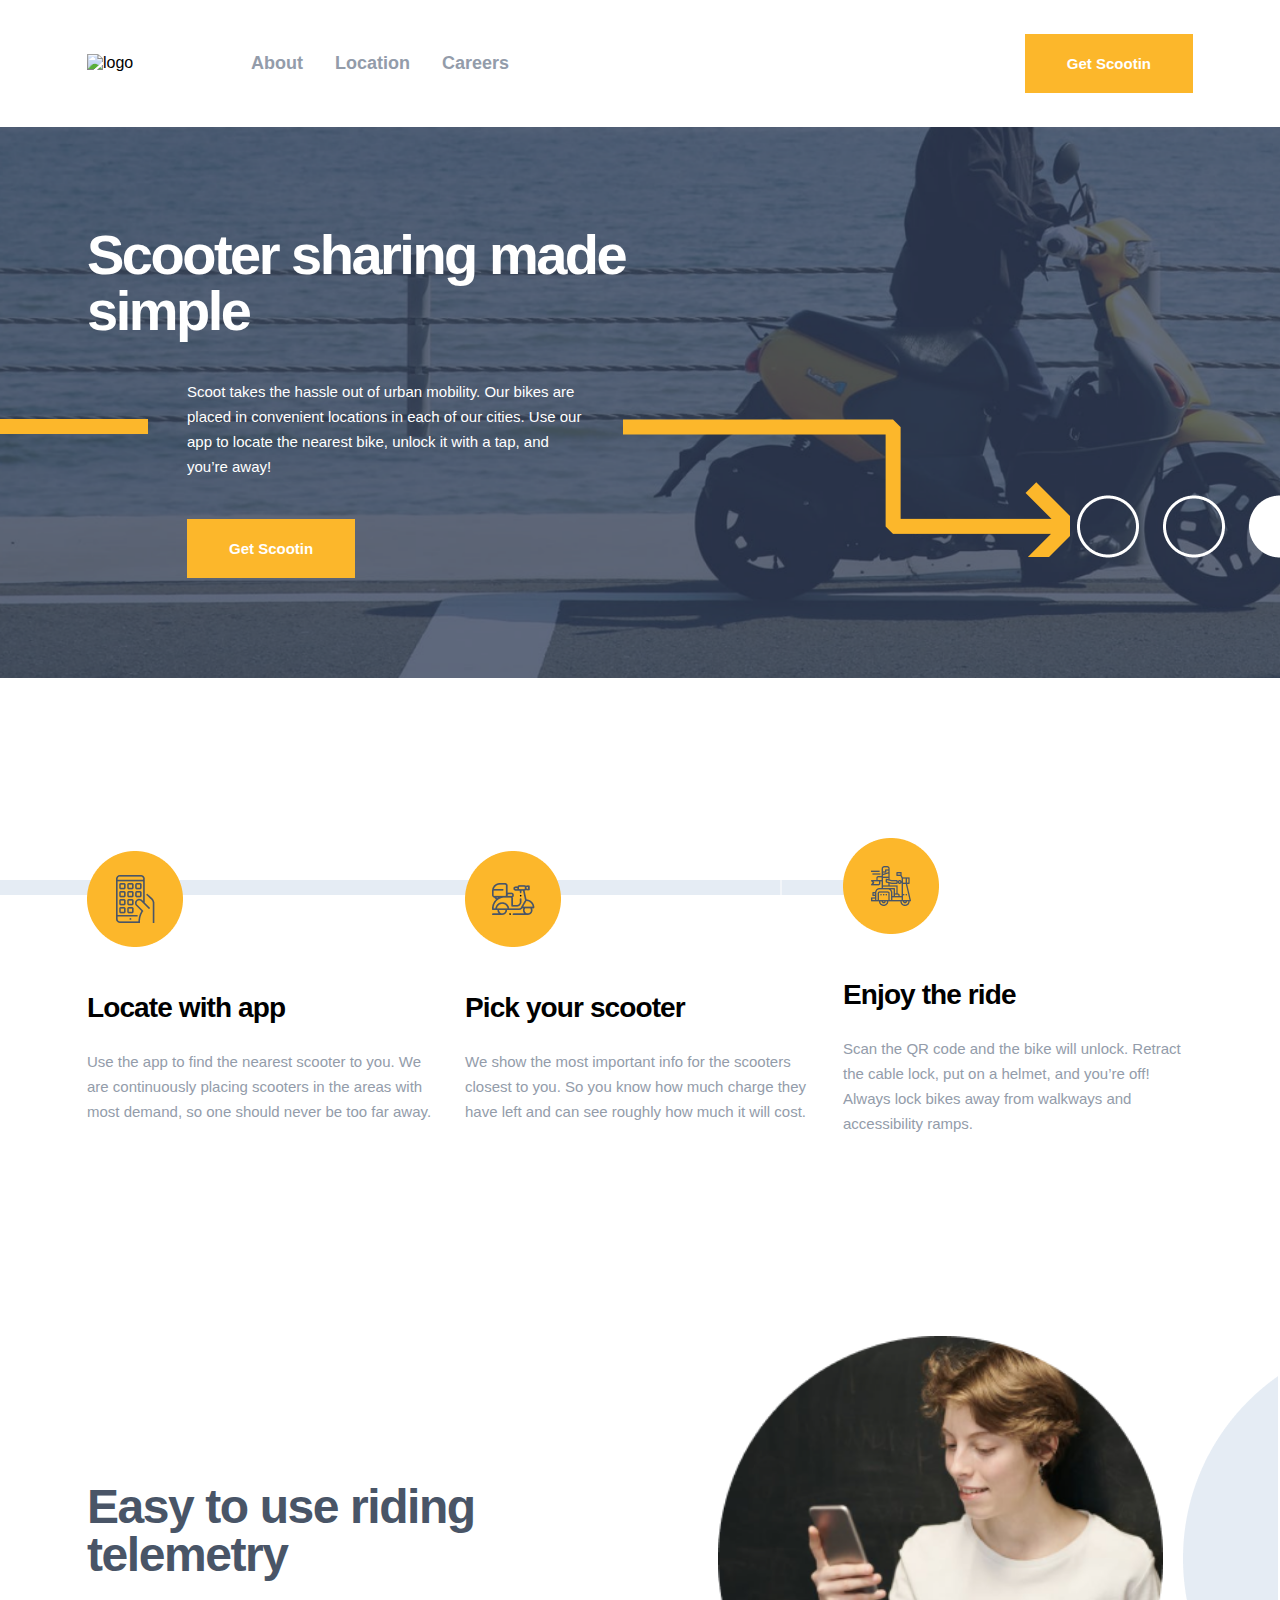
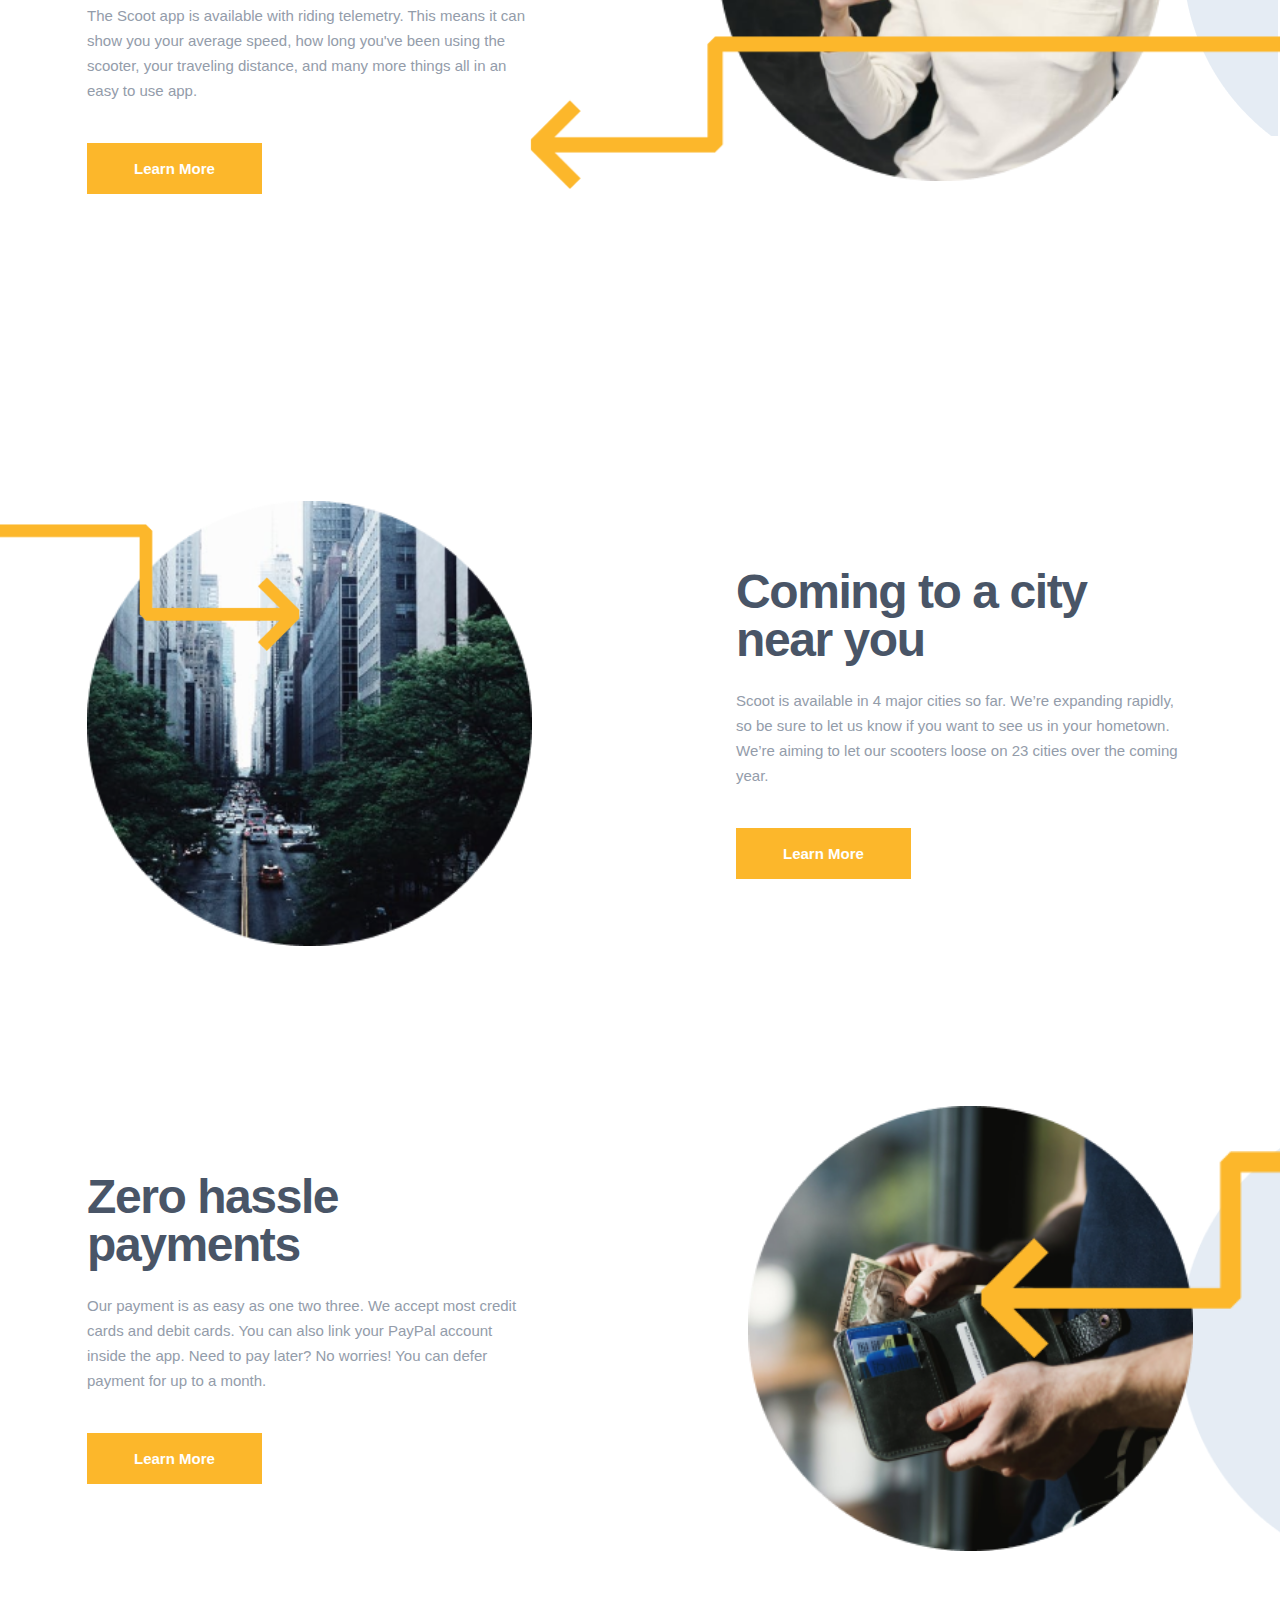
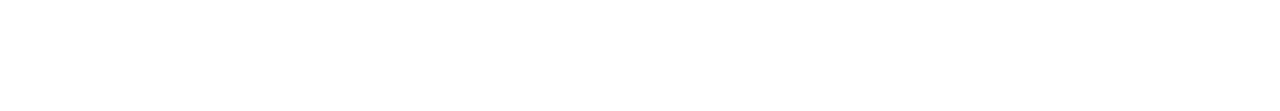
==== index.html @ f15aa034 "Add home page" ====
<!DOCTYPE html>
<html lang="en">
  <head>
    <meta charset="UTF-8" />
    <meta name="viewport" content="width=device-width, initial-scale=1.0" />
    <link rel="stylesheet" href="./css/main.css" />
    <title>Home page</title>
  </head>
  <body>
    <header class="site-header">
      <div class="container">
        <div class="site-header__inner">
          <button class="site-header__btn js-menu-btn"></button>
          <img
            class="site-header__logo"
            src="./assets/image/logo.png"
            alt="scoot logo"
          />
        </div>
        <div class="site-header__wrapper wrapper">
          <nav class="site-header__nav sitenav">
            <img
              class="sitenav__logo"
              src="./assets/image/logo.png"
              alt="logo"
            />

            <ul class="sitenav__links">
              <li class="sitenav__itam">
                <a class="sitenav__link" href="./about.html">About</a>
              </li>

              <li class="sitenav__itam">
                <a class="sitenav__link" href="./about.html">Location</a>
              </li>

              <li class="sitenav__itam">
                <a class="sitenav__link" href="./careers.html">Careers</a>
              </li>
            </ul>
            <a class="sitenav__btn-link" href="#">Get Scootin</a>
          </nav>
        </div>
      </div>
    </header>

    <main>
      <section class="site-hero">
        <div class="container">
          <div class="site-hero__inner">
            <h1 class="site-hero__title">Scooter sharing made simple</h1>
            <div class="site-hero__box">
              <p class="site-hero__paragrph">
                Scoot takes the hassle out of urban mobility. Our bikes are
                placed in convenient locations in each of our cities. Use our
                app to locate the nearest bike, unlock it with a tap, and you’re
                away!
              </p>
              <button class="site-hero__btn" href="#">Get Scootin</button>
            </div>
          </div>
        </div>
      </section>

      <section class="site-connection">
        <div class="container">
          <div class="site-connection__inner">
            <div class="site-connection__wrapper">
              <div class="site-connection__location-img"></div>
              <div>
                <h4 class="site-connection__title">Locate with app</h4>
                <p class="site-connection__paragrph">
                  Use the app to find the nearest scooter to you. We are
                  continuously placing scooters in the areas with most demand,
                  so one should never be too far away.
                </p>
              </div>
            </div>

            <div class="site-connection__wrapper">
              <div class="site-connection__pick-scooter"></div>
              <div>
                <h4 class="site-connection__title">Pick your scooter</h4>
                <p class="site-connection__paragrph">
                  We show the most important info for the scooters closest to
                  you. So you know how much charge they have left and can see
                  roughly how much it will cost.
                </p>
              </div>
            </div>

            <div class="site-connection__wrapper">
              <div class="site-connection__enjoy-ride"></div>
              <div>
                <h4 class="site-connection__title">Enjoy the ride</h4>
                <p class="site-connection__paragrph">
                  Scan the QR code and the bike will unlock. Retract the cable
                  lock, put on a helmet, and you’re off! Always lock bikes away
                  from walkways and accessibility ramps.
                </p>
              </div>
            </div>
          </div>
        </div>
      </section>

      <section class="site-current">
        <div class="container">
          <div class="site-current__inner">
            <div class="site-current__wrapper">
              <img
                class="site-current__woman"
                src="./assets/image/home phone woman.png"
                alt="home woman"
              />
              <div>
                <h2 class="site-current__title">
                  Easy to use riding telemetry
                </h2>
                <p class="site-current__paragrph">
                  The Scoot app is available with riding telemetry. This means
                  it can show you your average speed, how long you've been using
                  the scooter, your traveling distance, and many more things all
                  in an easy to use app.
                </p>
                <button class="site-current__btn-learn">Learn More</button>
              </div>
            </div>

            <div class="site-current__wrapper wrapper-city">
              <img
                class="site-current__city"
                src="./assets/image/home city.png"
                alt="city"
              />
              <div>
                <h2 class="site-current__title">Coming to a city near you</h2>
                <p class="site-current__paragrph">
                  Scoot is available in 4 major cities so far. We’re expanding
                  rapidly, so be sure to let us know if you want to see us in
                  your hometown. We’re aiming to let our scooters loose on 23
                  cities over the coming year.
                </p>
                <button class="site-current__btn-learn">Learn More</button>
              </div>
            </div>

            <div class="site-current__wrapper wrapper-monay">
              <img
                class="site-current__monay"
                src="./assets/image/home monay.png"
                alt="monay"
              />
              <div>
                <h2 class="site-current__title">Zero hassle payments</h2>
                <p class="site-current__paragrph">
                  Our payment is as easy as one two three. We accept most credit
                  cards and debit cards. You can also link your PayPal account
                  inside the app. Need to pay later? No worries! You can defer
                  payment for up to a month.
                </p>
                <button class="site-current__btn-learn">Learn More</button>
              </div>
            </div>
          </div>
        </div>
      </section>
    </main>

    <script src="./js/script.js"></script>
  </body>
</html>
---- css/main.css ----
/* Document
   ========================================================================== */
/**
 * 1. Correct the line height in all browsers.
 * 2. Prevent adjustments of font size after orientation changes in iOS.
 */
html {
  line-height: 1.15; /* 1 */
  -webkit-text-size-adjust: 100%; /* 2 */
}

/* Sections
   ========================================================================== */
/**
 * Remove the margin in all browsers.
 */
body {
  margin: 0;
}

/**
 * Render the `main` element consistently in IE.
 */
main {
  display: block;
}

/**
 * Correct the font size and margin on `h1` elements within `section` and
 * `article` contexts in Chrome, Firefox, and Safari.
 */
h1 {
  font-size: 2em;
  margin: 0.67em 0;
}

/* Grouping content
   ========================================================================== */
/**
 * 1. Add the correct box sizing in Firefox.
 * 2. Show the overflow in Edge and IE.
 */
hr {
  box-sizing: content-box; /* 1 */
  height: 0; /* 1 */
  overflow: visible; /* 2 */
}

/**
 * 1. Correct the inheritance and scaling of font size in all browsers.
 * 2. Correct the odd `em` font sizing in all browsers.
 */
pre {
  font-family: monospace, monospace; /* 1 */
  font-size: 1em; /* 2 */
}

/* Text-level semantics
   ========================================================================== */
/**
 * Remove the gray background on active links in IE 10.
 */
a {
  background-color: transparent;
}

/**
 * 1. Remove the bottom border in Chrome 57-
 * 2. Add the correct text decoration in Chrome, Edge, IE, Opera, and Safari.
 */
abbr[title] {
  border-bottom: none; /* 1 */
  text-decoration: underline; /* 2 */
  -webkit-text-decoration: underline dotted;
          text-decoration: underline dotted; /* 2 */
}

/**
 * Add the correct font weight in Chrome, Edge, and Safari.
 */
b,
strong {
  font-weight: bolder;
}

/**
 * 1. Correct the inheritance and scaling of font size in all browsers.
 * 2. Correct the odd `em` font sizing in all browsers.
 */
code,
kbd,
samp {
  font-family: monospace, monospace; /* 1 */
  font-size: 1em; /* 2 */
}

/**
 * Add the correct font size in all browsers.
 */
small {
  font-size: 80%;
}

/**
 * Prevent `sub` and `sup` elements from affecting the line height in
 * all browsers.
 */
sub,
sup {
  font-size: 75%;
  line-height: 0;
  position: relative;
  vertical-align: baseline;
}

sub {
  bottom: -0.25em;
}

sup {
  top: -0.5em;
}

/* Embedded content
   ========================================================================== */
/**
 * Remove the border on images inside links in IE 10.
 */
img {
  border-style: none;
}

/* Forms
   ========================================================================== */
/**
 * 1. Change the font styles in all browsers.
 * 2. Remove the margin in Firefox and Safari.
 */
button,
input,
optgroup,
select,
textarea {
  font-family: inherit; /* 1 */
  font-size: 100%; /* 1 */
  line-height: 1.15; /* 1 */
  margin: 0; /* 2 */
}

/**
 * Show the overflow in IE.
 * 1. Show the overflow in Edge.
 */
button,
input {
  /* 1 */
  overflow: visible;
}

/**
 * Remove the inheritance of text transform in Edge, Firefox, and IE.
 * 1. Remove the inheritance of text transform in Firefox.
 */
button,
select {
  /* 1 */
  text-transform: none;
}

/**
 * Correct the inability to style clickable types in iOS and Safari.
 */
button,
[type=button],
[type=reset],
[type=submit] {
  -webkit-appearance: button;
}

/**
 * Remove the inner border and padding in Firefox.
 */
button::-moz-focus-inner,
[type=button]::-moz-focus-inner,
[type=reset]::-moz-focus-inner,
[type=submit]::-moz-focus-inner {
  border-style: none;
  padding: 0;
}

/**
 * Restore the focus styles unset by the previous rule.
 */
button:-moz-focusring,
[type=button]:-moz-focusring,
[type=reset]:-moz-focusring,
[type=submit]:-moz-focusring {
  outline: 1px dotted ButtonText;
}

/**
 * Correct the padding in Firefox.
 */
fieldset {
  padding: 0.35em 0.75em 0.625em;
}

/**
 * 1. Correct the text wrapping in Edge and IE.
 * 2. Correct the color inheritance from `fieldset` elements in IE.
 * 3. Remove the padding so developers are not caught out when they zero out
 *    `fieldset` elements in all browsers.
 */
legend {
  box-sizing: border-box; /* 1 */
  color: inherit; /* 2 */
  display: table; /* 1 */
  max-width: 100%; /* 1 */
  padding: 0; /* 3 */
  white-space: normal; /* 1 */
}

/**
 * Add the correct vertical alignment in Chrome, Firefox, and Opera.
 */
progress {
  vertical-align: baseline;
}

/**
 * Remove the default vertical scrollbar in IE 10+.
 */
textarea {
  overflow: auto;
}

/**
 * 1. Add the correct box sizing in IE 10.
 * 2. Remove the padding in IE 10.
 */
[type=checkbox],
[type=radio] {
  box-sizing: border-box; /* 1 */
  padding: 0; /* 2 */
}

/**
 * Correct the cursor style of increment and decrement buttons in Chrome.
 */
[type=number]::-webkit-inner-spin-button,
[type=number]::-webkit-outer-spin-button {
  height: auto;
}

/**
 * 1. Correct the odd appearance in Chrome and Safari.
 * 2. Correct the outline style in Safari.
 */
[type=search] {
  -webkit-appearance: textfield; /* 1 */
  outline-offset: -2px; /* 2 */
}

/**
 * Remove the inner padding in Chrome and Safari on macOS.
 */
[type=search]::-webkit-search-decoration {
  -webkit-appearance: none;
}

/**
 * 1. Correct the inability to style clickable types in iOS and Safari.
 * 2. Change font properties to `inherit` in Safari.
 */
::-webkit-file-upload-button {
  -webkit-appearance: button; /* 1 */
  font: inherit; /* 2 */
}

/* Interactive
   ========================================================================== */
/*
 * Add the correct display in Edge, IE 10+, and Firefox.
 */
details {
  display: block;
}

/*
 * Add the correct display in all browsers.
 */
summary {
  display: list-item;
}

/* Misc
   ========================================================================== */
/**
 * Add the correct display in IE 10+.
 */
template {
  display: none;
}

/**
 * Add the correct display in IE 10.
 */
[hidden] {
  display: none;
}

/* space-mono-regular - latin */
@font-face {
  font-family: "SpaceMono";
  font-style: normal;
  font-weight: 400;
  font-display: swap;
  src: url("../../assets/fonts/space-mono.woff2") format("woff2");
}
/* lexend-deca-regular - latin */
@font-face {
  font-family: "LexendDeca";
  font-style: normal;
  font-weight: 400;
  font-display: swap;
  src: url("../../assets/fonts/lexend-deca.woff2") format("woff2");
}
*,
*::before,
*::after {
  box-sizing: border-box;
}

body {
  font-family: "LexendDeca", "Arial", sans-serif;
  background-color: #ffffff;
}

img {
  display: block;
}

ul {
  list-style-type: none;
  padding-left: 0;
  margin-block: 0;
}

h1,
h2,
h3,
h4 {
  margin: 0;
}

.container {
  max-width: 1146px;
  width: 100%;
  padding-inline: 20px;
  margin-inline: auto;
}

.unscrol {
  overflow: hidden;
}

.menu-open .sitenav {
  transform: translateX(0);
  visibility: visible;
}

.menu-open .site-header__btn {
  background-image: url("../../assets/image/menu-close.png");
}

.bg-color {
  background-color: rgba(0, 0, 0, 0.8039215686);
}

.site-header__inner {
  display: flex;
  align-items: center;
  padding-block: 22px;
}
.site-header__btn {
  width: 20px;
  height: 16px;
  background-image: url("../../assets/image/hamburger.png");
  background-repeat: no-repeat;
  border: none;
  background-color: transparent;
}
.site-header__btn:hover {
  cursor: pointer;
}
.site-header__logo {
  width: 75.5px;
  margin: 0 auto;
}
.site-header__wrapper {
  position: absolute;
  z-index: 100;
  width: 100%;
  height: 100vh;
  left: 0;
}

.sitenav {
  width: 80%;
  height: 100vh;
  padding-top: 64px;
  padding-inline: 20px;
  background-color: #333a44;
  transition: all 0.3s ease;
  transform: translateX(-100%);
  visibility: hidden;
}
.sitenav__itam:not(:last-child) {
  margin-bottom: 24px;
}
.sitenav__link {
  font-family: "SpaceMono", "Arial", sans-serif;
  font-size: 18px;
  font-weight: 700;
  line-height: 25px;
  text-decoration: none;
  color: #e5ecf4;
}
.sitenav__btn-link {
  background-color: #fcb72b;
  border: 3px solid #fcb72b;
  padding-block: 14px;
  padding-inline: 39px;
  color: #ffffff;
  font-size: 15px;
  cursor: pointer;
  transition: ease 0.3s;
  bottom: 80px;
  position: absolute;
  font-family: "SpaceMono", "Arial", sans-serif;
  font-weight: 700;
  text-decoration: none;
  border: 3px solid #fcb72b;
}
.sitenav__btn-link:hover {
  background-color: #ffffff;
  color: #fcb72b;
}
.sitenav__logo {
  display: none;
}

@media only screen and (min-width: 375px) {
  .site-header__btn {
    margin-left: 10px;
  }
  .sitenav {
    width: 72%;
    padding-inline: 32px;
  }
  .sitenav__btn-link {
    line-height: 25px;
  }
}
@media only screen and (min-width: 700px) {
  .site-header__inner {
    padding: 0;
  }
  .site-header__btn {
    display: none;
    margin-left: 0;
  }
  .site-header__logo {
    margin: 0;
  }
  .site-header__wrapper {
    position: static;
    height: auto;
  }
  .site-header__box {
    display: flex;
    align-items: center;
    justify-content: space-betwen;
  }
  .site-header__logo {
    display: none;
  }
  .sitenav {
    display: flex;
    align-items: center;
    justify-content: space-between;
    width: 100%;
    height: auto;
    transform: translateX(0);
    visibility: visible;
    padding: 0;
    padding-block: 34px;
    background-color: transparent;
  }
  .sitenav__links {
    display: flex;
    align-items: center;
    gap: 32px;
    position: absolute;
    left: 164px;
  }
  .sitenav__link {
    color: #939caa;
  }
  .sitenav__itam:not(:last-child) {
    margin: 0;
  }
  .sitenav__btn-link {
    position: static;
  }
  .sitenav__logo {
    display: block;
  }
}
.site-hero {
  width: 100%;
  background-image: url("../../assets/image/scootermb.png");
  background-size: 100%;
  background-repeat: no-repeat;
  height: auto;
  position: relative;
}
.site-hero__inner {
  padding-top: 80px;
  padding-bottom: 60px;
  text-align: center;
  color: #ffffff;
}
.site-hero__title {
  margin: 0;
  font-family: "SpaceMono", "Arial", sans-serif;
  font-size: 32px;
  font-weight: 700;
  line-height: 32px;
  letter-spacing: -1.7857142687px;
}
.site-hero__paragrph {
  margin-top: 24px;
  margin-bottom: 34px;
  font-size: 13px;
  font-weight: 400;
  line-height: 22px;
}
.site-hero__btn {
  background-color: #fcb72b;
  border: 3px solid #fcb72b;
  padding-block: 14px;
  padding-inline: 39px;
  color: #ffffff;
  font-size: 15px;
  cursor: pointer;
  transition: ease 0.3s;
  font-family: "SpaceMono", "Arial", sans-serif;
  font-weight: 700;
  line-height: 25px;
}
.site-hero__btn:hover {
  background-color: #ffffff;
  color: #fcb72b;
}

.site-connection__inner {
  margin-top: 100px;
}
.site-connection__wrapper {
  text-align: center;
}
.site-connection__wrapper:not(:last-child) {
  margin-bottom: 48px;
}
.site-connection__location-img {
  position: relative;
  width: 56px;
  height: 56px;
  background-image: url("../../assets/image/home location.png");
  background-repeat: no-repeat;
  background-size: 100%;
  margin: 0 auto;
}
.site-connection__pick-scooter {
  width: 56px;
  height: 56px;
  background-image: url("../../assets/image/home pic scooter.png");
  background-repeat: no-repeat;
  background-size: 100%;
  margin: 0 auto;
}
.site-connection__enjoy-ride {
  width: 56px;
  height: 56px;
  background-image: url("../../assets/image/home enjoy ride.png");
  background-repeat: no-repeat;
  background-size: 100%;
  margin: 0 auto;
}
.site-connection__title {
  margin-block: 24px;
  font-family: "SpaceMono", "Arial", sans-serif;
  font-size: 20px;
  font-weight: 700;
  line-height: 28px;
  letter-spacing: -0.8928571343px;
}
.site-connection__paragrph {
  margin: 0;
  font-size: 15px;
  font-weight: 400;
  line-height: 25px;
  color: #939caa;
}

.site-current {
  position: relative;
}
.site-current::after {
  content: "";
  width: 240px;
  height: 130px;
  position: absolute;
  top: 125px;
  right: 0;
  background-image: url("../../assets/image/home right linemb.png");
  background-repeat: no-repeat;
  background-size: 100%;
}
.site-current__inner {
  margin-top: 120px;
}
.site-current__wrapper {
  margin-bottom: 120px;
  text-align: center;
}
.site-current__woman, .site-current__city, .site-current__monay {
  min-width: 200px;
  width: 100%;
  max-width: 445px;
  margin: 0 auto;
  position: relative;
}
.site-current__title {
  margin-top: 56px;
  margin-bottom: 32px;
  font-family: "SpaceMono", "Arial", sans-serif;
  font-size: 24px;
  font-weight: 700;
  line-height: 24px;
  letter-spacing: -1.4285714626px;
  color: #495567;
}
.site-current__paragrph {
  margin-bottom: 32px;
  font-size: 15px;
  font-weight: 400;
  line-height: 25px;
  color: #939caa;
}
.site-current__btn-learn {
  background-color: #fcb72b;
  border: 3px solid #fcb72b;
  padding-block: 14px;
  padding-inline: 44px;
  color: #ffffff;
  font-size: 15px;
  cursor: pointer;
  transition: ease 0.3s;
  font-weight: 700;
}
.site-current__btn-learn:hover {
  background-color: #ffffff;
  color: #fcb72b;
}

.wrapper-city::before {
  content: "";
  min-width: 200px;
  width: 70%;
  max-width: 300px;
  height: 400px;
  position: absolute;
  z-index: 10;
  left: 0;
  background-image: url("../../assets/image/home cit arrow.png");
  background-repeat: no-repeat;
  background-size: 100%;
}

.wrapper-monay::after {
  content: "";
  min-width: 200px;
  width: 70%;
  max-width: 300px;
  height: 400px;
  position: absolute;
  z-index: 10;
  right: 0;
  bottom: 345px;
  background-image: url("../../assets/image/home right monay.png");
  background-repeat: no-repeat;
  background-size: 100%;
}

@media only screen and (min-width: 307px) {
  .site-hero__inner {
    padding-bottom: 160px;
  }
  .site-hero__inner::before {
    content: "";
    width: 100%;
    height: 150px;
    bottom: 24px;
    left: 0;
    position: absolute;
    background-image: url("../../assets/image/arrowmb.png");
    background-repeat: no-repeat;
    background-repeat: no-repeat;
  }
  .site-current::after {
    width: 96%;
    height: 200px;
    top: 140px;
  }
}
@media only screen and (min-width: 375px) {
  .site-hero__inner {
    padding-top: 115px;
    padding-bottom: 179px;
  }
  .site-hero__inner::before {
    content: "";
    width: 100%;
    height: 150px;
    bottom: 24px;
    left: 0;
    position: absolute;
    background-image: url("../../assets/image/arrowmb.png");
    background-repeat: no-repeat;
    background-repeat: no-repeat;
  }
  .site-hero__title {
    font-size: 40px;
    line-height: 40px;
  }
  .site-hero__paragrph {
    font-size: 15px;
    line-height: 25px;
  }
  .site-connection__inner {
    margin-top: 120px;
  }
  .site-current::after {
    top: 180px;
    right: 0;
  }
  .site-current__title {
    font-size: 32px;
    line-height: 32px;
  }
}
@media only screen and (min-width: 480px) {
  .site-hero__title {
    width: 350px;
    margin: 0 auto;
  }
  .site-hero__paragrph {
    width: 450px;
    margin: 0px auto;
    margin-top: 24px;
    margin-bottom: 32px;
  }
  .site-connection__paragrph {
    width: 400px;
    margin: 0 auto;
  }
  .site-current::after {
    width: 95%;
    top: 300px;
    max-width: 750px;
    background-image: url("../../assets/image/home right line.png");
  }
  .site-current__title {
    width: 400px;
    margin: 56px auto;
    margin-bottom: 32px;
  }
  .site-current__paragrph {
    width: 450px;
    margin: 0 auto;
    margin-bottom: 40px;
  }
  .wrapper-city::before {
    background-image: url("../../assets/image/home city line arrow.png");
  }
}
@media only screen and (min-width: 700px) {
  .site-connection__location-img::before {
    content: "";
    width: 15px;
    height: 513px;
    position: absolute;
    background-image: url("../../assets/image/linetb.png");
    left: 40px;
    top: -137px;
    z-index: -1;
  }
  .site-connection__wrapper {
    display: flex;
    align-items: center;
    justify-content: center;
    gap: 79px;
    text-align: start;
  }
  .site-connection__wrapper:not(:last-child) {
    margin-bottom: 40px;
  }
  .site-connection__title {
    margin-top: 0;
    font-size: 24px;
    line-height: 28px;
    margin-bottom: 27px;
  }
  .site-connection__location-img, .site-connection__pick-scooter, .site-connection__enjoy-ride {
    width: 96px;
    height: 96px;
    margin: 0;
  }
  .site-current::before {
    content: "";
    width: 97px;
    height: 400px;
    position: absolute;
    right: 0;
    background-image: url("../../assets/image/home right round.png");
    background-repeat: no-repeat;
  }
  .site-current__title {
    margin-bottom: 40px;
    width: 457px;
    font-size: 48px;
    line-height: 48px;
  }
  .site-current__paragrph {
    width: 573px;
    margin-bottom: 40px;
  }
  .wrapper-city::after {
    content: "";
    width: 100px;
    height: 445px;
    position: absolute;
    right: 0;
    bottom: 340px;
    z-index: -1;
    background-image: url("../../assets/image/home right round.png");
    background-repeat: no-repeat;
    background-size: 100%;
  }
}
@media only screen and (min-width: 768px) {
  .site-hero {
    background-image: url("../../assets/image/scootertb.png");
  }
  .site-hero__inner {
    padding-top: 137px;
    padding-bottom: 217px;
  }
  .site-hero__inner::before {
    bottom: 39px;
    background-image: url("../../assets/image/arrowtb.png");
  }
  .site-hero__inner::after {
    content: "";
    width: 203px;
    height: 63px;
    position: absolute;
    right: 0;
    bottom: 45px;
    background-image: url("../../assets/image/roundtb.png");
    background-repeat: no-repeat;
  }
  .site-hero__title {
    width: 573px;
    margin: 0 auto;
    font-size: 56px;
    line-height: 56px;
    letter-spacing: -2.5px;
  }
  .site-hero__paragrph {
    width: 573px;
    margin: 0 auto;
    margin-top: 24px;
    margin-bottom: 32px;
  }
}
@media only screen and (min-width: 1090px) {
  .site-connection__inner {
    position: relative;
    display: flex;
    align-items: center;
    justify-content: space-between;
    margin-top: 160px;
  }
  .site-connection__wrapper {
    display: block;
  }
  .site-connection__wrapper:not(:last-child) {
    margin: 0;
  }
  .site-connection__title {
    margin-top: 47px;
    font-size: 28px;
  }
  .site-connection__paragrph {
    width: 350px;
  }
  .site-connection__location-img {
    position: static;
  }
  .site-connection__location-img::before {
    content: "";
    width: 100%;
    height: 15px;
    position: absolute;
    top: 42px;
    left: -280px;
    background-image: url("../../assets/image/home linedc.png");
  }
  .site-current__inner {
    margin-top: 200px;
  }
  .site-current__wrapper {
    display: flex;
    flex-direction: row-reverse;
    align-items: center;
    justify-content: space-between;
    margin-bottom: 160px;
    text-align: start;
  }
  .site-current__woman {
    margin: 0;
    margin-right: 30px;
    margin-bottom: 160px;
  }
  .site-current__title {
    margin: 0;
  }
  .site-current__paragrph {
    margin: 0;
    margin-top: 24px;
    margin-bottom: 40px;
    width: 445px;
  }
  .site-current__city {
    margin: 0;
  }
  .site-current__monay {
    margin: 0;
  }
  .wrapper-city {
    flex-direction: row;
  }
  .wrapper-city::after {
    bottom: 0;
  }
  .wrapper-monay::after {
    right: 0;
    bottom: 0;
  }
}
@media only screen and (min-width: 1200px) {
  .site-hero {
    background-image: url("../../assets/image/scootedc.png");
  }
  .site-hero__inner {
    text-align: start;
    padding-block: 100px;
  }
  .site-hero__inner::before {
    display: none;
  }
  .site-hero__inner::after {
    bottom: 120px;
  }
  .site-hero__box::before {
    content: "";
    width: 203px;
    height: 15px;
    position: absolute;
    left: -55px;
    background-image: url("../../assets/image/arrow linedc.png");
    background-repeat: no-repeat;
    margin-top: 40px;
  }
  .site-hero__box::after {
    content: "";
    width: 447px;
    height: 138px;
    position: absolute;
    right: 210px;
    background-image: url("../../assets/image/arrowdc.png");
    background-repeat: no-repeat;
    margin-top: -100px;
  }
  .site-hero__title, .site-hero__paragrph {
    margin: 0;
  }
  .site-hero__paragrph {
    margin-block: 40px;
    width: 405px;
    transform: translateX(100px);
  }
  .site-hero__btn {
    transform: translateX(100px);
  }
}
@media only screen and (min-width: 1300px) {
  .site-hero__box::before {
    left: 0;
  }
  .site-hero__box::after {
    right: 260px;
  }
}/*# sourceMappingURL=main.css.map */
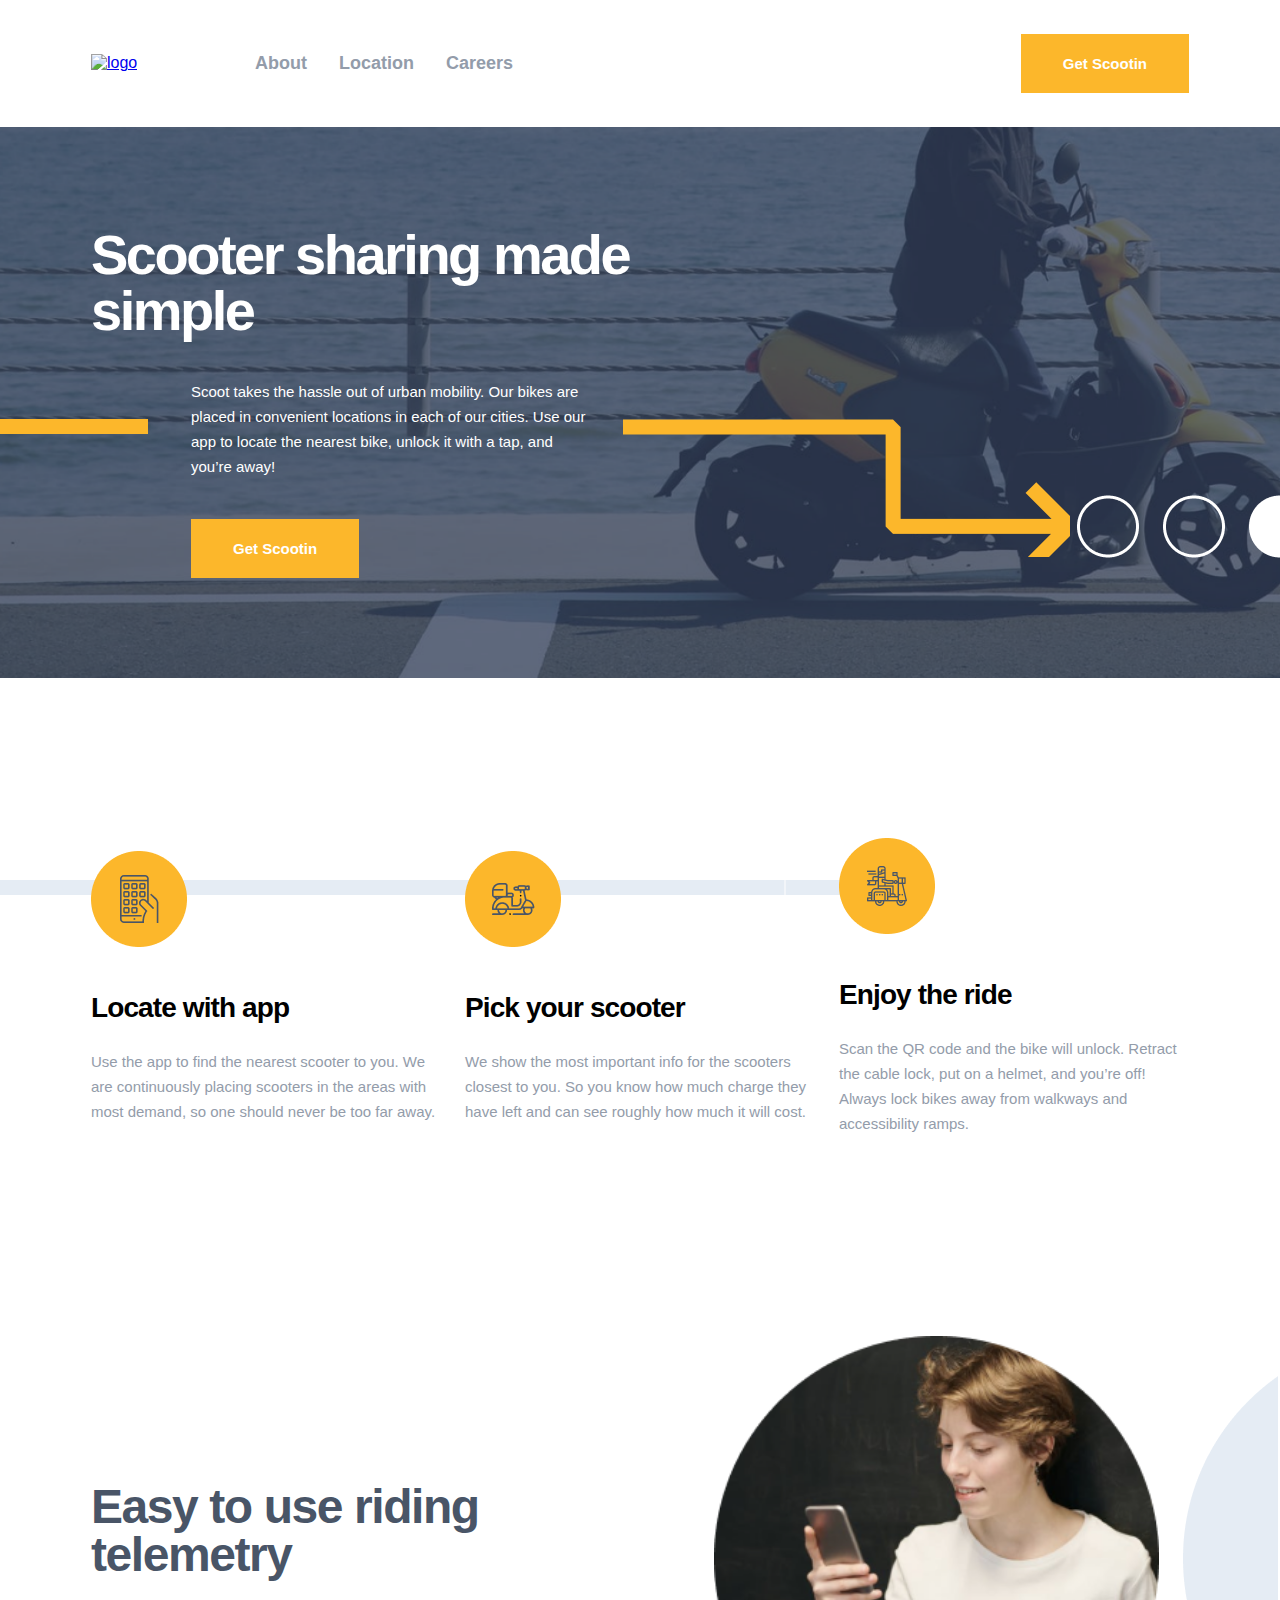
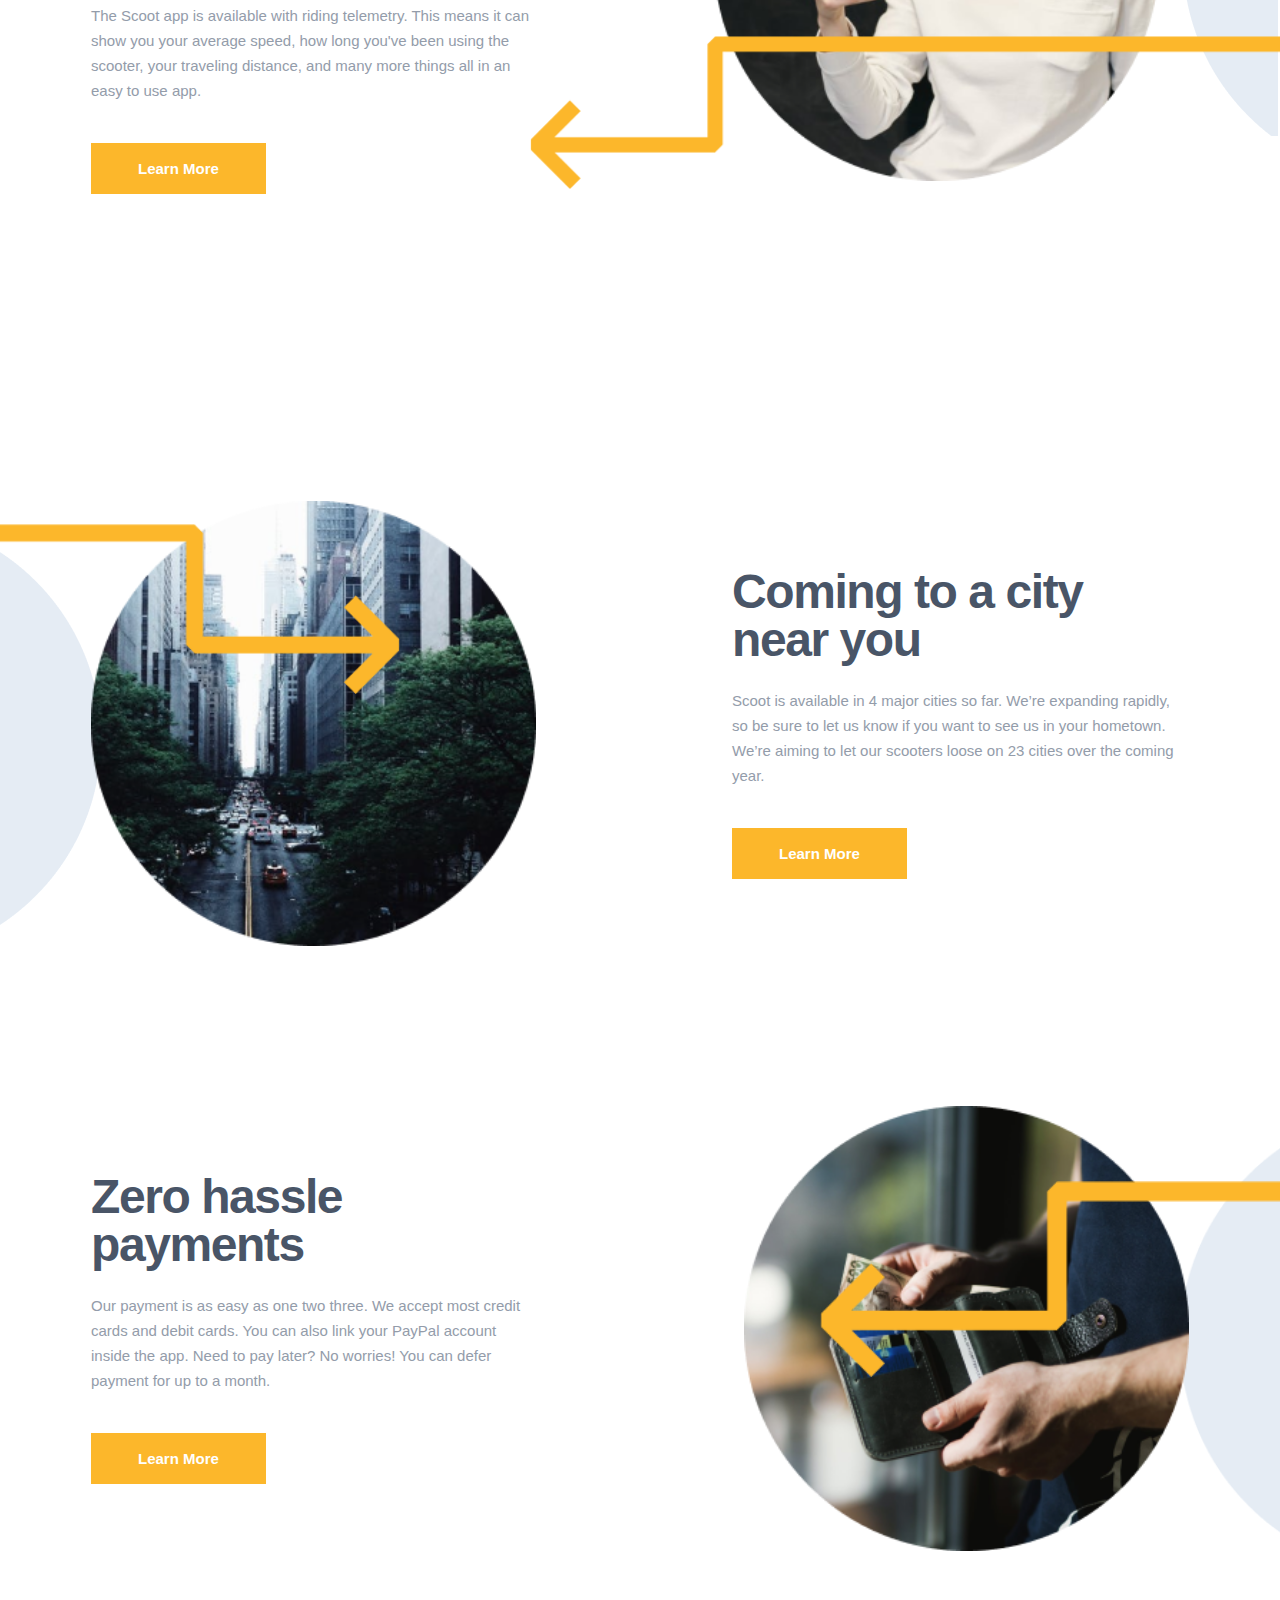
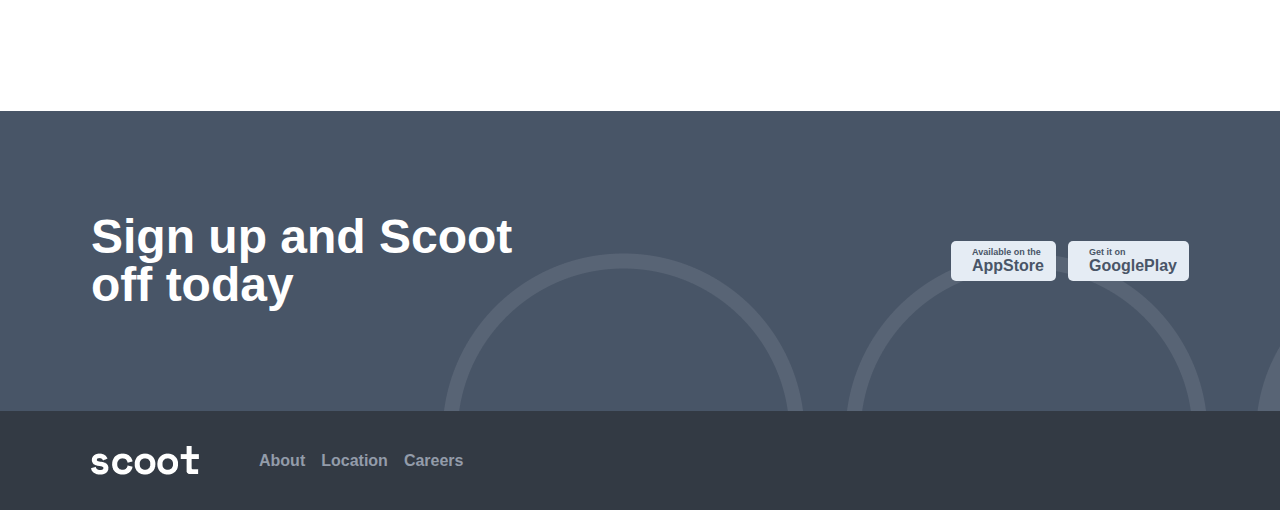
==== commit bfb554df: "Merge branch 'main' into main" ====
--- a/index.html
+++ b/index.html
@@ -3,37 +3,46 @@
   <head>
     <meta charset="UTF-8" />
     <meta name="viewport" content="width=device-width, initial-scale=1.0" />
+    <link
+      rel="stylesheet"
+      href="https://cdnjs.cloudflare.com/ajax/libs/font-awesome/6.5.2/css/all.min.css"
+      integrity="sha512-SnH5WK+bZxgPHs44uWIX+LLJAJ9/2PkPKZ5QiAj6Ta86w+fsb2TkcmfRyVX3pBnMFcV7oQPJkl9QevSCWr3W6A=="
+      crossorigin="anonymous"
+      referrerpolicy="no-referrer"
+    />
     <link rel="stylesheet" href="./css/main.css" />
     <title>Home page</title>
   </head>
+
   <body>
     <header class="site-header">
       <div class="container">
         <div class="site-header__inner">
           <button class="site-header__btn js-menu-btn"></button>
-          <img
-            class="site-header__logo"
-            src="./assets/image/logo.png"
-            alt="scoot logo"
-          />
+          <a class="site-header__logo" href="index.html">
+            <img
+              class="site-header__logo"
+              src="./assets/image/logo.png"
+              alt="scoot logo"
+            />
+          </a>
         </div>
         <div class="site-header__wrapper wrapper">
           <nav class="site-header__nav sitenav">
-            <img
-              class="sitenav__logo"
-              src="./assets/image/logo.png"
-              alt="logo"
-            />
-
+            <a class="logo-link" href="./index.html">
+              <img
+                class="sitenav__logo"
+                src="./assets/image/logo.png"
+                alt="logo"
+              />
+            </a>
             <ul class="sitenav__links">
               <li class="sitenav__itam">
                 <a class="sitenav__link" href="./about.html">About</a>
               </li>
-
               <li class="sitenav__itam">
                 <a class="sitenav__link" href="./about.html">Location</a>
               </li>
-
               <li class="sitenav__itam">
                 <a class="sitenav__link" href="./careers.html">Careers</a>
               </li>
@@ -165,7 +174,77 @@
           </div>
         </div>
       </section>
+
+      <section class="download">
+        <div class="container">
+          <div class="download__inner">
+            <h2 class="download__title">Sign up and Scoot off today</h2>
+            <div class="download__links">
+              <div class="download__btn" href="https://www.apple.com/store">
+                <i class="fa-brands fa-apple"></i>
+                <div class="download__btn-texts">
+                  <small>Available on the</small>
+                  <p>AppStore</p>
+                </div>
+              </div>
+              <div
+                class="download__btn"
+                href="https://play.google.com/store/games?hl=en&gl=US"
+              >
+                <i class="fa-brands fa-google-play"></i>
+                <div class="download__btn-texts">
+                  <small>Get it on</small>
+                  <p>GooglePlay</p>
+                </div>
+              </div>
+            </div>
+          </div>
+        </div>
+      </section>
     </main>
+
+    <footer class="footer">
+      <div class="container">
+        <div class="footer__inner">
+          <div class="footer__side">
+            <a href="./index.html" class="footer__logo">
+              <img
+                src="./assets/image/about-footer-logo.png"
+                alt="footer-logo"
+              />
+            </a>
+
+            <ul class="footer__list">
+              <li class="footer__item">
+                <a href="./about.html" class="footer__link"> About</a>
+              </li>
+              <li class="footer__item">
+                <a href="./index.html" class="footer__link"> Location</a>
+              </li>
+              <li class="footer__item">
+                <a href="./careers.html" class="footer__link">Careers</a>
+              </li>
+            </ul>
+          </div>
+
+          <div class="footer__icons">
+            <a
+              href="https://www.facebook.com/business/ads"
+              class="footer__icon"
+            >
+              <i class="fa-brands fa-square-facebook"></i
+            ></a>
+            <a href="https://twitter.com/?lang=en" class="footer__icon">
+              <i class="fa-brands fa-twitter"></i>
+            </a>
+
+            <a href="https://www.instagram.com/" class="footer__icon">
+              <i class="fa-brands fa-instagram"></i>
+            </a>
+          </div>
+        </div>
+      </div>
+    </footer>
 
     <script src="./js/script.js"></script>
   </body>
--- a/css/main.css
+++ b/css/main.css
@@ -353,10 +353,24 @@
   margin: 0;
 }
 
+::-webkit-scrollbar {
+  width: 5px;
+}
+
+::-webkit-scrollbar-thumb {
+  background: #fcb72b;
+  border-radius: 6px;
+  height: 30px;
+}
+
+::-webkit-scrollbar-thumb:hover {
+  background: #333a44;
+}
+
 .container {
   max-width: 1146px;
   width: 100%;
-  padding-inline: 20px;
+  padding-inline: 24px;
   margin-inline: auto;
 }
 
@@ -847,6 +861,18 @@
     width: 573px;
     margin-bottom: 40px;
   }
+  .wrapper-monay::before {
+    content: "";
+    width: 100px;
+    height: 600px;
+    position: absolute;
+    left: 0;
+    top: 35%;
+    z-index: -1;
+    background-image: url("../../assets/image/home left round.png");
+    background-repeat: no-repeat;
+    background-size: auto;
+  }
   .wrapper-city::after {
     content: "";
     width: 100px;
@@ -859,6 +885,11 @@
     background-repeat: no-repeat;
     background-size: 100%;
   }
+  .wrapper-monay::after {
+    right: 0;
+    bottom: 320px;
+    background-image: url("../../assets/image/home-right-linedc.png");
+  }
 }
 @media only screen and (min-width: 768px) {
   .site-hero {
@@ -966,9 +997,18 @@
   .wrapper-city::after {
     bottom: 0;
   }
+  .wrapper-city::before {
+    max-width: 400px;
+  }
   .wrapper-monay::after {
-    right: 0;
-    bottom: 0;
+    max-width: 460px;
+    height: 200px;
+    bottom: 170px;
+    background-image: url("../../assets/image/home-right-linedc.png");
+  }
+  .wrapper-monay::before {
+    content: "";
+    top: 43%;
   }
 }
 @media only screen and (min-width: 1200px) {
@@ -1024,4 +1064,640 @@
   .site-hero__box::after {
     right: 260px;
   }
-}/*# sourceMappingURL=main.css.map */+}
+
+.loc-map {
+  display: none;
+}
+
+.site-location__inner {
+  margin-top: 72px;
+}
+.site-location__map {
+  width: 100%;
+}
+.site-location__wrapper {
+  margin-top: 40px;
+  text-align: center;
+}
+.site-location__box {
+  margin-top: 72px;
+}
+.site-location__box:hover {
+  cursor: pointer;
+}
+.site-location__link {
+  min-width: 200px;
+  max-width: 311px;
+  margin: 0 auto;
+  margin-bottom: 16px;
+  display: block;
+  text-decoration: none;
+  color: #495567;
+  padding-block: 22px;
+  background: rgba(252, 183, 43, 0.1490196078);
+}
+.site-location__title {
+  font-family: "SpaceMono", "Arial", sans-serif;
+  font-size: 32px;
+  font-weight: 700;
+  line-height: 32px;
+  letter-spacing: -1.4285714626px;
+}
+.site-location__paragrph {
+  margin-block: 32px;
+  font-size: 15px;
+  font-weight: 400;
+  line-height: 25px;
+  color: #939caa;
+}
+.site-location__btn {
+  background-color: #fcb72b;
+  border: 3px solid #fcb72b;
+  padding-block: 14px;
+  padding-inline: 39px;
+  color: #ffffff;
+  font-size: 15px;
+  cursor: pointer;
+  transition: ease 0.3s;
+}
+.site-location__btn:hover {
+  background-color: #ffffff;
+  color: #fcb72b;
+}
+
+@media only screen and (min-width: 700px) {
+  .site-location__inner {
+    margin-top: 144px;
+  }
+  .site-location__wrapper {
+    margin-top: 64px;
+  }
+  .site-location__map {
+    display: none;
+  }
+  .site-location__links {
+    display: none;
+  }
+  .site-location__title {
+    width: 457px;
+    margin: 0 auto;
+    font-size: 48px;
+    line-height: 48px;
+  }
+  .site-location__paragrph {
+    width: 573px;
+    margin: 0 auto;
+    margin-block: 32px;
+  }
+  .loc-map {
+    display: block;
+  }
+}
+@media only screen and (min-width: 992px) {
+  .site-location__inner {
+    margin-top: 120px;
+  }
+  .site-location__wrapper {
+    margin-top: 120px;
+  }
+  .site-location__title {
+    width: 351px;
+    margin: 0;
+  }
+  .site-location__paragrph {
+    margin: 0;
+    width: 445px;
+    letter-spacing: -2;
+  }
+  .site-location__box {
+    display: flex;
+    align-items: center;
+    justify-content: space-between;
+    margin-top: 120px;
+    text-align: start;
+  }
+=======
+.download {
+  position: relative;
+  background-color: #495567;
+  background-image: url("../../assets/image/about-dw-mobile.png");
+  background-repeat: no-repeat;
+  background-position: center;
+  background-size: cover;
+}
+@media only screen and (min-width: 768px) {
+  .download {
+    background-image: url("../../assets/image/about-download-bg-tablet.png");
+  }
+}
+@media only screen and (min-width: 992px) {
+  .download {
+    background-image: url("../../assets/image/about-dw-bg-desktop.png");
+  }
+}
+.download__inner {
+  padding-block: 88px;
+}
+@media only screen and (min-width: 768px) {
+  .download__inner {
+    padding-block: 62px;
+  }
+}
+@media only screen and (min-width: 992px) {
+  .download__inner {
+    padding-block: 102px;
+    display: flex;
+    align-items: center;
+    justify-content: space-between;
+  }
+}
+.download__title {
+  text-align: center;
+  font-family: "SpaceMono", "Arial", sans-serif;
+  color: #ffffff;
+  font-size: 32px;
+  font-weight: 700;
+  line-height: 32px;
+  margin-bottom: 40px;
+}
+@media only screen and (min-width: 768px) {
+  .download__title {
+    display: block;
+    font-size: 48px;
+    line-height: 48px;
+    max-width: 457px;
+    width: 100%;
+    margin-inline: auto;
+  }
+}
+@media only screen and (min-width: 992px) {
+  .download__title {
+    font-size: 48px;
+    line-height: 48px;
+    text-align: start;
+    margin: 0;
+  }
+}
+.download__links {
+  display: flex;
+  text-decoration: none;
+  justify-content: center;
+  align-items: center;
+  gap: 12px;
+}
+.download__btn {
+  display: flex;
+  align-items: center;
+  gap: 9px;
+  padding-block: 6px;
+  padding-inline: 12px;
+  background-color: #e5ecf4;
+  border-radius: 5px;
+}
+.download__btn i {
+  display: block;
+  font-size: 20px;
+  color: #495567;
+}
+.download__btn-texts {
+  display: flex;
+  flex-direction: column;
+}
+.download__btn-texts small {
+  color: #495567;
+  font-family: "SpaceMono", "Arial", sans-serif;
+  font-weight: 700;
+  font-size: 9px;
+}
+.download__btn-texts p {
+  padding: 0;
+  margin: 0;
+  font-family: "SpaceMono", "Arial", sans-serif;
+  font-weight: 700;
+  color: #495567;
+}
+
+.footer {
+  background-color: #333a44;
+}
+.footer__inner {
+  padding-block: 64px;
+  display: flex;
+  flex-direction: column;
+  align-items: center;
+  text-align: center;
+}
+@media only screen and (min-width: 768px) {
+  .footer__inner {
+    padding-block: 35px;
+    flex-direction: row;
+    justify-content: space-between;
+  }
+}
+
+@media only screen and (min-width: 768px) {
+  .footer__side {
+    display: flex;
+    align-items: center;
+    gap: 60px;
+  }
+}
+.footer__list {
+  margin-top: 41px;
+  display: flex;
+  flex-direction: column;
+  gap: 16px;
+  margin-bottom: 85px;
+}
+@media only screen and (min-width: 768px) {
+  .footer__list {
+    flex-direction: row;
+    margin-bottom: 0;
+    margin-top: 0;
+  }
+}
+.footer__list a {
+  text-decoration: none;
+  color: #939caa;
+  font-weight: 700;
+  line-height: 25px;
+  transition: ease 0.4s;
+}
+.footer__list a:hover {
+  color: #fcb72b;
+}
+
+.footer__icons {
+  display: flex;
+  align-items: center;
+  gap: 24px;
+}
+.footer__icons a {
+  cursor: pointer;
+}
+.footer__icons i {
+  font-size: 24px;
+  color: #fcb72b;
+  transition: ease 0.4s;
+}
+.footer__icons i:hover {
+  color: #ffffff;
+}
+
+.hero {
+  position: relative;
+  background-image: url("../../assets/image/about-hero-bg-mobile.png");
+  background-repeat: no-repeat;
+  background-position: center;
+  background-size: cover;
+}
+@media only screen and (min-width: 768px) {
+  .hero {
+    background-image: url("../../assets/image/about-hero-tablet-bg.png");
+  }
+  .hero::after {
+    content: "";
+    background-image: url("../../assets/image/about-hero-position.png");
+    position: absolute;
+    width: 200px;
+    height: 63px;
+    top: 50%;
+    right: 0;
+    transform: translate(0, -50%);
+  }
+}
+@media only screen and (min-width: 992px) {
+  .hero {
+    background-image: url("../../assets/image/about-hero-desktop-bg.png");
+  }
+}
+.hero__inner {
+  padding-block: 60px;
+}
+@media only screen and (min-width: 768px) {
+  .hero__inner {
+    padding-block: 72px;
+    position: relative;
+  }
+}
+.hero__title {
+  text-align: center;
+  font-family: "SpaceMono", "Arial", sans-serif;
+  font-size: 40px;
+  line-height: 40px;
+  font-weight: 700;
+  color: #ffffff;
+}
+@media only screen and (min-width: 768px) {
+  .hero__title {
+    text-align: start;
+    font-size: 56px;
+    line-height: 56px;
+  }
+}
+
+.opportunity {
+  position: relative;
+}
+.opportunity__inner {
+  padding-top: 72px;
+  padding-bottom: 120px;
+  display: flex;
+  flex-direction: column;
+  gap: 120px;
+}
+@media only screen and (min-width: 768px) {
+  .opportunity__inner {
+    padding-top: 144px;
+  }
+}
+@media only screen and (min-width: 992px) {
+  .opportunity__inner {
+    padding-bottom: 120px;
+  }
+}
+.opportunity__inner::after {
+  content: "";
+  background-image: url("../../assets/image/about-card-1-position-el.png");
+  position: absolute;
+  background-repeat: no-repeat;
+  max-width: 350px;
+  width: 100%;
+  height: 190px;
+  top: 205px;
+  right: 0;
+}
+@media only screen and (min-width: 768px) {
+  .opportunity__inner::after {
+    background-image: url("../../assets/image/about-position-element-tablet-1.png");
+    max-width: 720px;
+    width: 100%;
+    top: 390px;
+  }
+}
+.opportunity__inner::before {
+  content: "";
+  background-image: url("../../assets/image/about-card-2-position-element.png");
+  position: absolute;
+  background-repeat: no-repeat;
+  max-width: 350;
+  width: 100%;
+  height: 138px;
+  top: 780px;
+  left: 0;
+}
+@media only screen and (min-width: 768px) {
+  .opportunity__inner::before {
+    top: 959px;
+  }
+}
+@media only screen and (min-width: 992px) {
+  .opportunity__inner::before {
+    background-image: url("../../assets/image/about-position-element-desktop-2.png");
+    width: 100%;
+    top: 695px;
+  }
+}
+
+.opportunity__card {
+  display: flex;
+  flex-direction: column;
+  align-items: center;
+  justify-content: center;
+  gap: 56px;
+}
+@media only screen and (min-width: 768px) {
+  .opportunity__card img {
+    width: 445px;
+  }
+}
+@media only screen and (min-width: 992px) {
+  .opportunity__card {
+    justify-content: space-between;
+  }
+  .opportunity__card:first-child {
+    flex-direction: row-reverse;
+  }
+  .opportunity__card:nth-child(2) {
+    flex-direction: row;
+  }
+}
+
+.opportubnity__card-details {
+  text-align: center;
+}
+@media only screen and (min-width: 992px) {
+  .opportubnity__card-details {
+    text-align: start;
+    max-width: 445px;
+    width: 100%;
+  }
+}
+.opportubnity__card-details h2 {
+  font-family: "SpaceMono", "Arial", sans-serif;
+  font-weight: 700;
+  font-size: 32px;
+  line-height: 32px;
+  color: #495567;
+  margin-bottom: 32px;
+}
+@media only screen and (min-width: 992px) {
+  .opportubnity__card-details h2 {
+    margin-bottom: 0px;
+  }
+}
+@media only screen and (min-width: 768px) {
+  .opportubnity__card-details h2 {
+    display: block;
+    margin-inline: auto;
+    font-size: 48px;
+    line-height: 48px;
+    max-width: 445px;
+    width: 100%;
+  }
+}
+.opportubnity__card-details p {
+  font-size: 15px;
+  line-height: 25px;
+  color: #939caa;
+}
+@media only screen and (min-width: 768px) {
+  .opportubnity__card-details p {
+    display: block;
+    margin-inline: auto;
+    max-width: 573px;
+    width: 100%;
+  }
+}
+
+.about-our {
+  padding-bottom: 145px;
+}
+.about-our__title {
+  font-family: "SpaceMono", "Arial", sans-serif;
+  font-size: 32px;
+  line-height: 32px;
+  font-weight: 700;
+  text-align: center;
+  color: #495567;
+  margin-bottom: 64px;
+}
+.about-our__inner {
+  display: flex;
+  flex-direction: column;
+  align-items: center;
+  justify-content: center;
+  gap: 56px;
+}
+@media only screen and (min-width: 992px) {
+  .about-our__inner {
+    flex-direction: row;
+    gap: 0;
+    justify-content: space-between;
+  }
+}
+.about-our__card {
+  position: relative;
+  display: flex;
+  flex-direction: column;
+  align-items: center;
+  justify-content: center;
+  text-align: center;
+}
+@media only screen and (min-width: 768px) {
+  .about-our__card {
+    max-width: 457px;
+    width: 100%;
+  }
+}
+@media only screen and (min-width: 992px) {
+  .about-our__card {
+    max-width: 350px;
+    width: 100%;
+  }
+}
+.about-our__card strong {
+  margin-top: 16px;
+  margin-bottom: 27px;
+  font-family: "SpaceMono", "Arial", sans-serif;
+  color: #495567;
+  font-weight: 700;
+  font-size: 24px;
+  line-height: 28px;
+}
+.about-our__card p {
+  margin-block: 0;
+  font-size: 15px;
+  line-height: 25px;
+  color: #939caa;
+}
+
+.faqs__title {
+  text-align: center;
+  margin-bottom: 48px;
+  font-weight: 700;
+  font-family: "SpaceMono", "Arial", sans-serif;
+  font-size: 32px;
+  line-height: 32px;
+  color: #495567;
+}
+@media only screen and (min-width: 768px) {
+  .faqs__title {
+    font-size: 48px;
+    line-height: 48px;
+    margin-bottom: 64px;
+  }
+}
+
+.howitworks {
+  display: flex;
+  flex-direction: column;
+  justify-content: center;
+  padding-bottom: 48px;
+}
+@media only screen and (min-width: 992px) {
+  .howitworks {
+    flex-direction: row;
+    justify-content: space-between;
+    padding-bottom: 64px;
+  }
+}
+
+.howitworks__title {
+  font-family: "SpaceMono", "Arial", sans-serif;
+  margin-bottom: 32px;
+  color: #495567;
+  font-weight: 700;
+  font-size: 24px;
+  line-height: 28px;
+  text-align: center;
+}
+@media only screen and (min-width: 768px) {
+  .howitworks__title {
+    font-size: 40px;
+    line-height: 48px;
+  }
+}
+
+.howitworks__inner {
+  display: flex;
+  flex-direction: column;
+  gap: 16px;
+}
+@media only screen and (min-width: 992px) {
+  .howitworks__inner {
+    max-width: 730px;
+    width: 100%;
+  }
+}
+
+.howitworks__card {
+  display: flex;
+  flex-direction: column;
+  justify-content: center;
+  transition: ease 0.3s;
+}
+
+.howitwporks__header {
+  padding-block: 32px;
+  padding-inline: 28px;
+  display: flex;
+  justify-content: space-between;
+  align-items: center;
+  background-color: #f2f5f9;
+  width: 100%;
+  transition: ease 0.3s;
+}
+.howitwporks__header:hover {
+  background-color: #fff4df;
+}
+.howitwporks__header span {
+  font-family: "SpaceMono", "Arial", sans-serif;
+  font-size: 18px;
+  font-weight: 700;
+  line-height: 24px;
+  color: #495567;
+}
+.howitwporks__header button {
+  background-image: url("../../assets/image/about-faqs-icon-top.png");
+  width: 16px;
+  height: 16px;
+  background-position: center;
+  padding: 10px;
+  background-repeat: no-repeat;
+  border: transparent;
+  background-color: transparent;
+}
+
+.howitworks__body {
+  padding-bottom: 32px;
+  padding-inline: 28px;
+  background-color: #f2f5f9;
+  display: none;
+}
+.howitworks__body p {
+  margin: 0;
+  color: #495567;
+  font-size: 15px;
+}